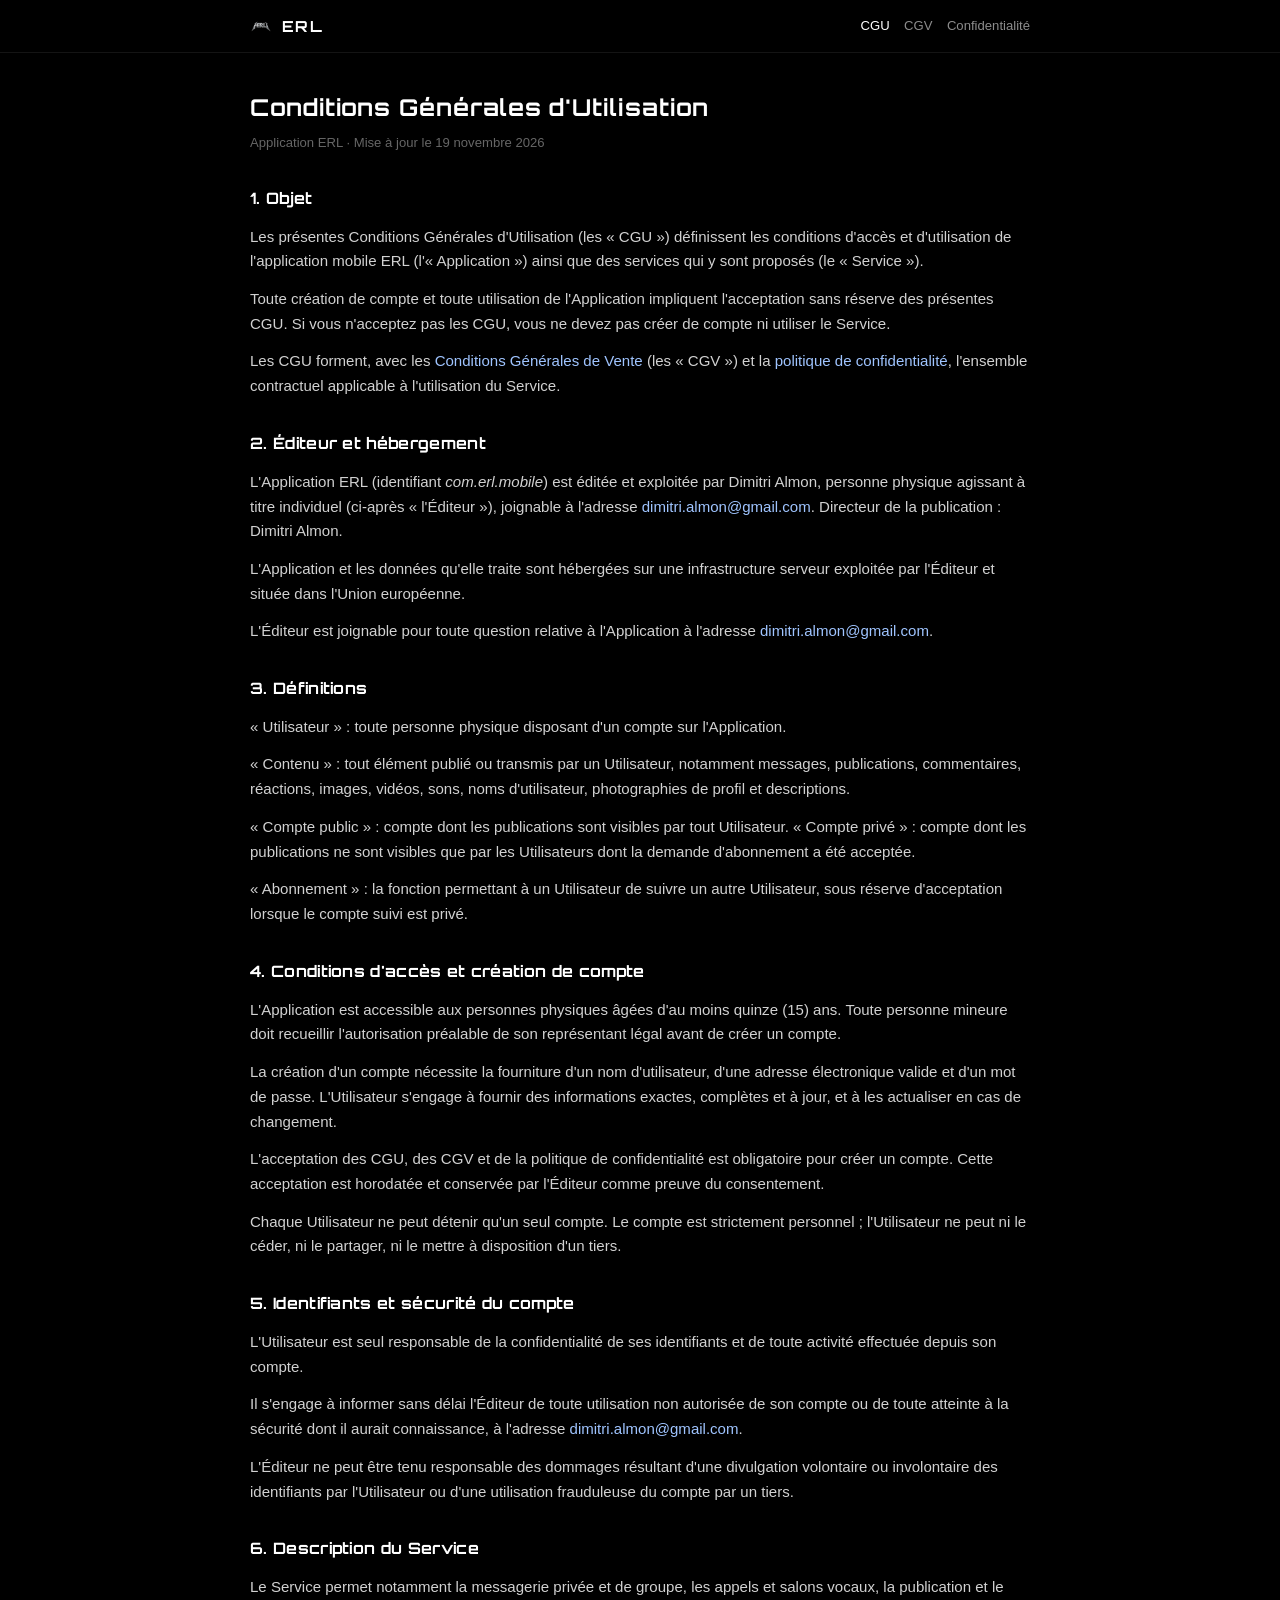
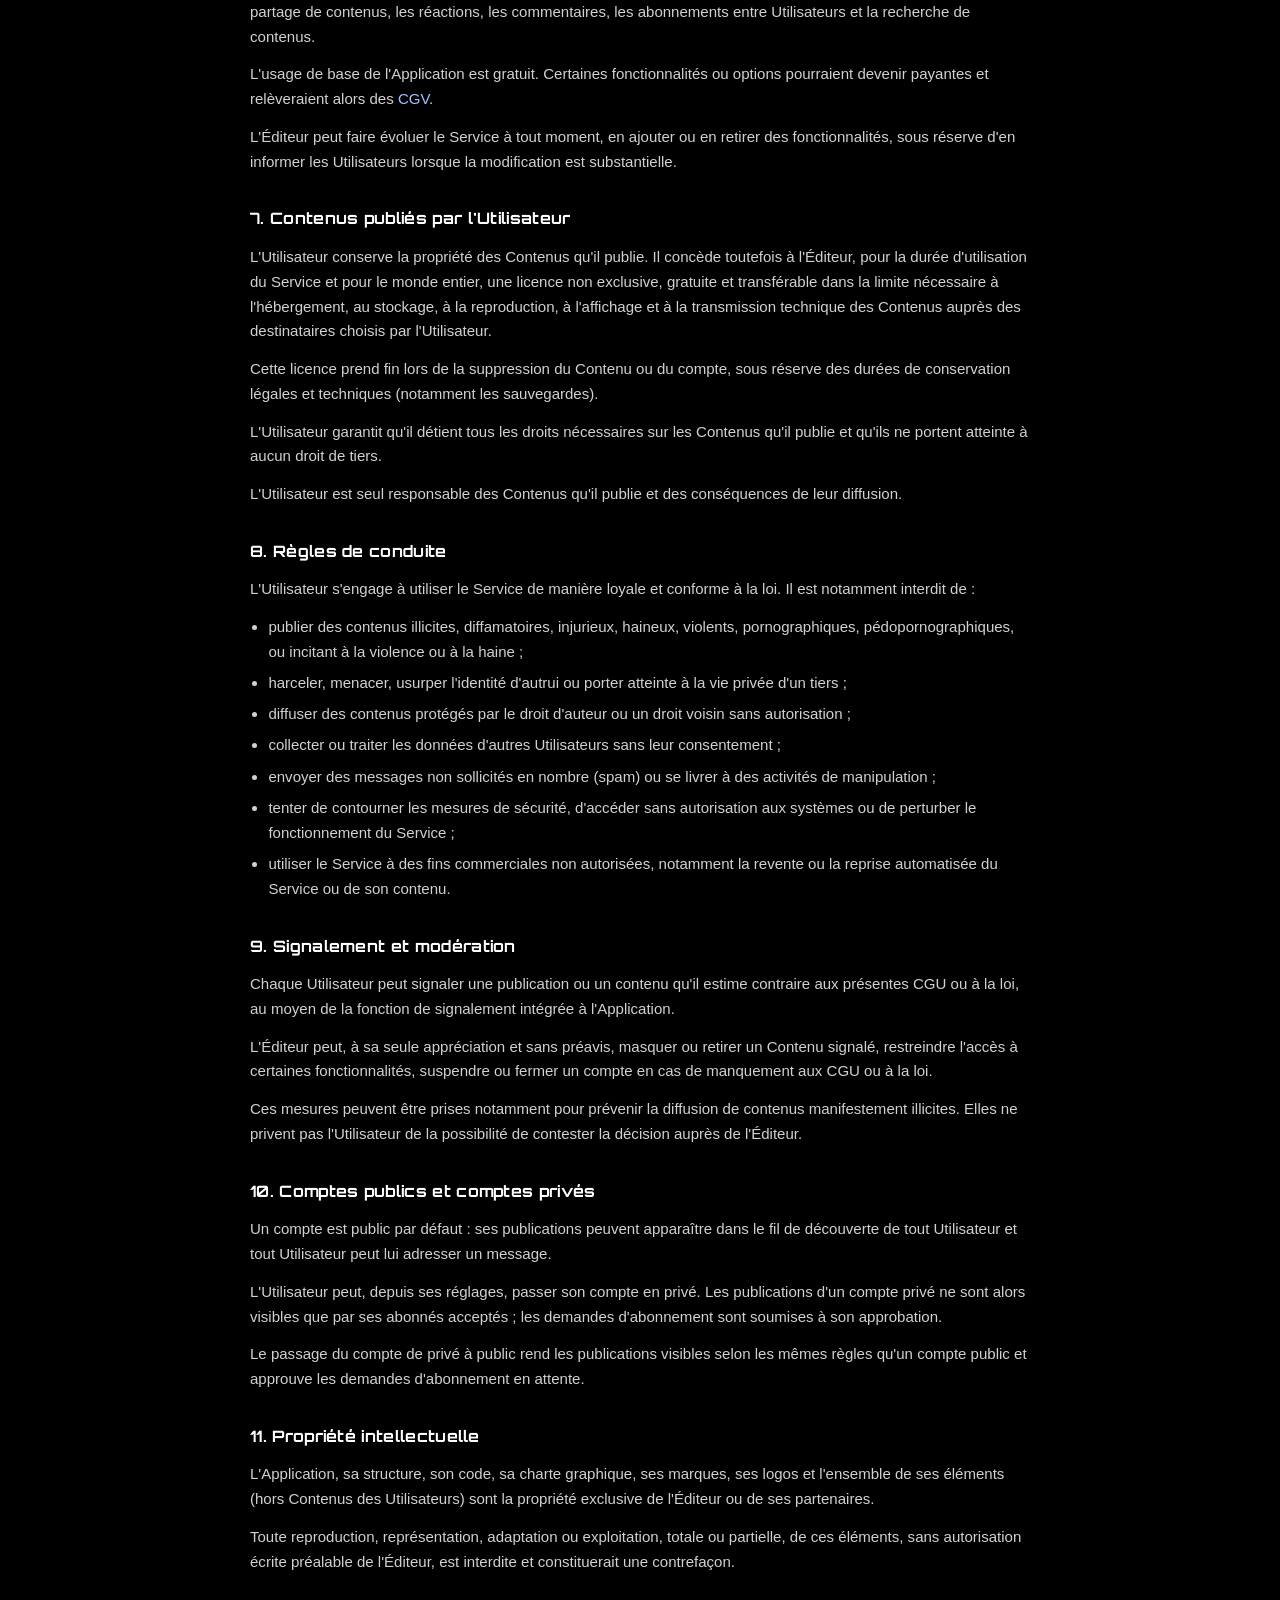
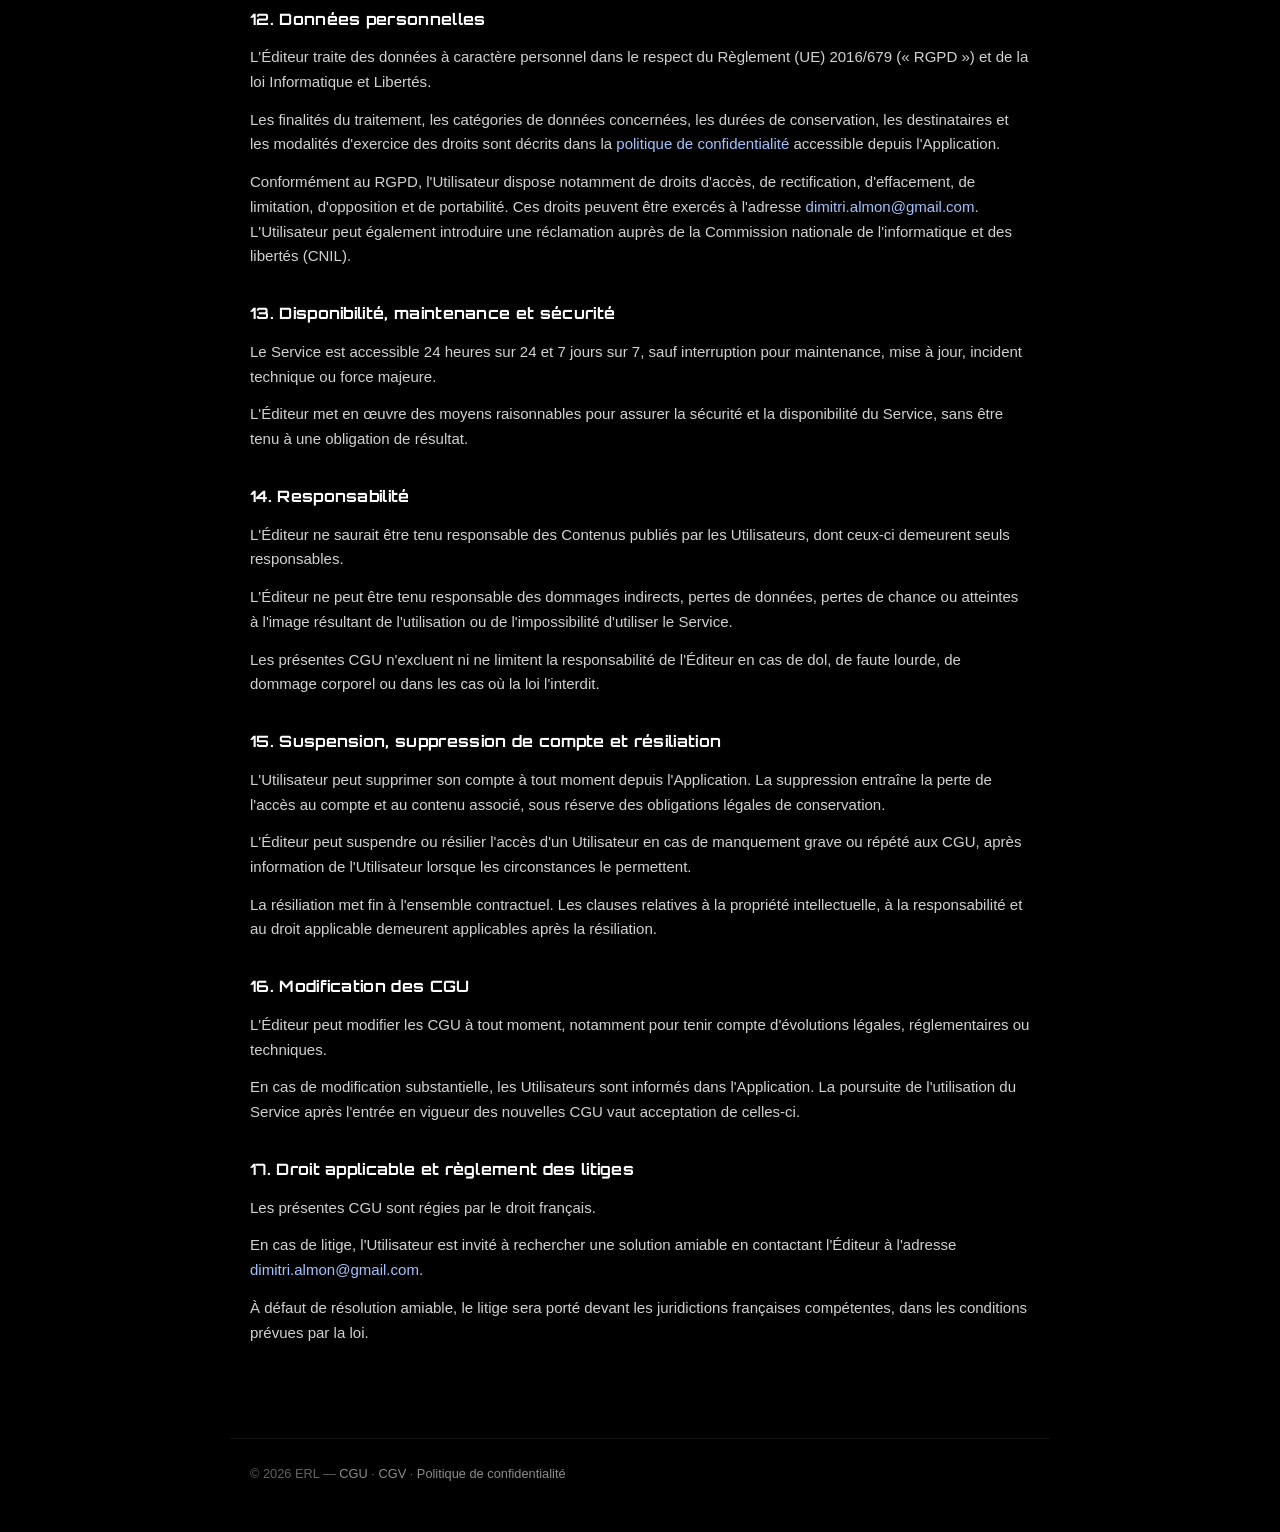
==== cgu.html @ ef1629f4 "feat(legal): add CGU page" ====
<!DOCTYPE html>
<html lang="fr">
<head>
    <meta charset="UTF-8">
    <meta name="viewport" content="width=device-width, initial-scale=1.0">
    <title>CGU — ERL</title>
    <meta name="description" content="Conditions Générales d'Utilisation de l'application ERL.">
    <link rel="icon" type="image/png" href="favicon.png">
    <link rel="apple-touch-icon" href="favicon.png">
    <link rel="stylesheet" href="legal.css">
</head>
<body>
    <header class="legal-topbar">
        <div class="legal-topbar-inner">
            <a class="legal-brand" href="home.html">
                <img src="favicon.png" alt="ERL">
                <span>ERL</span>
            </a>
            <nav class="legal-nav">
                <a href="cgu.html" class="active">CGU</a>
                <a href="cgv.html">CGV</a>
                <a href="confidentialite.html">Confidentialité</a>
            </nav>
        </div>
    </header>

    <main class="legal-container">
        <h1 class="legal-title">Conditions Générales d'Utilisation</h1>
        <p class="legal-meta">Application ERL &middot; Mise à jour le 19 novembre 2026</p>

        <section class="legal-section">
            <h2>1. Objet</h2>
            <p>Les présentes Conditions Générales d'Utilisation (les « CGU ») définissent les conditions d'accès et d'utilisation de l'application mobile ERL (l'« Application ») ainsi que des services qui y sont proposés (le « Service »).</p>
            <p>Toute création de compte et toute utilisation de l'Application impliquent l'acceptation sans réserve des présentes CGU. Si vous n'acceptez pas les CGU, vous ne devez pas créer de compte ni utiliser le Service.</p>
            <p>Les CGU forment, avec les <a href="cgv.html">Conditions Générales de Vente</a> (les « CGV ») et la <a href="confidentialite.html">politique de confidentialité</a>, l'ensemble contractuel applicable à l'utilisation du Service.</p>
        </section>

        <section class="legal-section">
            <h2>2. Éditeur et hébergement</h2>
            <p>L'Application ERL (identifiant <em>com.erl.mobile</em>) est éditée et exploitée par Dimitri Almon, personne physique agissant à titre individuel (ci-après « l'Éditeur »), joignable à l'adresse <a href="mailto:dimitri.almon@gmail.com">dimitri.almon@gmail.com</a>. Directeur de la publication : Dimitri Almon.</p>
            <p>L'Application et les données qu'elle traite sont hébergées sur une infrastructure serveur exploitée par l'Éditeur et située dans l'Union européenne.</p>
            <p>L'Éditeur est joignable pour toute question relative à l'Application à l'adresse <a href="mailto:dimitri.almon@gmail.com">dimitri.almon@gmail.com</a>.</p>
        </section>

        <section class="legal-section">
            <h2>3. Définitions</h2>
            <p>« Utilisateur » : toute personne physique disposant d'un compte sur l'Application.</p>
            <p>« Contenu » : tout élément publié ou transmis par un Utilisateur, notamment messages, publications, commentaires, réactions, images, vidéos, sons, noms d'utilisateur, photographies de profil et descriptions.</p>
            <p>« Compte public » : compte dont les publications sont visibles par tout Utilisateur. « Compte privé » : compte dont les publications ne sont visibles que par les Utilisateurs dont la demande d'abonnement a été acceptée.</p>
            <p>« Abonnement » : la fonction permettant à un Utilisateur de suivre un autre Utilisateur, sous réserve d'acceptation lorsque le compte suivi est privé.</p>
        </section>

        <section class="legal-section">
            <h2>4. Conditions d'accès et création de compte</h2>
            <p>L'Application est accessible aux personnes physiques âgées d'au moins quinze (15) ans. Toute personne mineure doit recueillir l'autorisation préalable de son représentant légal avant de créer un compte.</p>
            <p>La création d'un compte nécessite la fourniture d'un nom d'utilisateur, d'une adresse électronique valide et d'un mot de passe. L'Utilisateur s'engage à fournir des informations exactes, complètes et à jour, et à les actualiser en cas de changement.</p>
            <p>L'acceptation des CGU, des CGV et de la politique de confidentialité est obligatoire pour créer un compte. Cette acceptation est horodatée et conservée par l'Éditeur comme preuve du consentement.</p>
            <p>Chaque Utilisateur ne peut détenir qu'un seul compte. Le compte est strictement personnel ; l'Utilisateur ne peut ni le céder, ni le partager, ni le mettre à disposition d'un tiers.</p>
        </section>

        <section class="legal-section">
            <h2>5. Identifiants et sécurité du compte</h2>
            <p>L'Utilisateur est seul responsable de la confidentialité de ses identifiants et de toute activité effectuée depuis son compte.</p>
            <p>Il s'engage à informer sans délai l'Éditeur de toute utilisation non autorisée de son compte ou de toute atteinte à la sécurité dont il aurait connaissance, à l'adresse <a href="mailto:dimitri.almon@gmail.com">dimitri.almon@gmail.com</a>.</p>
            <p>L'Éditeur ne peut être tenu responsable des dommages résultant d'une divulgation volontaire ou involontaire des identifiants par l'Utilisateur ou d'une utilisation frauduleuse du compte par un tiers.</p>
        </section>

        <section class="legal-section">
            <h2>6. Description du Service</h2>
            <p>Le Service permet notamment la messagerie privée et de groupe, les appels et salons vocaux, la publication et le partage de contenus, les réactions, les commentaires, les abonnements entre Utilisateurs et la recherche de contenus.</p>
            <p>L'usage de base de l'Application est gratuit. Certaines fonctionnalités ou options pourraient devenir payantes et relèveraient alors des <a href="cgv.html">CGV</a>.</p>
            <p>L'Éditeur peut faire évoluer le Service à tout moment, en ajouter ou en retirer des fonctionnalités, sous réserve d'en informer les Utilisateurs lorsque la modification est substantielle.</p>
        </section>

        <section class="legal-section">
            <h2>7. Contenus publiés par l'Utilisateur</h2>
            <p>L'Utilisateur conserve la propriété des Contenus qu'il publie. Il concède toutefois à l'Éditeur, pour la durée d'utilisation du Service et pour le monde entier, une licence non exclusive, gratuite et transférable dans la limite nécessaire à l'hébergement, au stockage, à la reproduction, à l'affichage et à la transmission technique des Contenus auprès des destinataires choisis par l'Utilisateur.</p>
            <p>Cette licence prend fin lors de la suppression du Contenu ou du compte, sous réserve des durées de conservation légales et techniques (notamment les sauvegardes).</p>
            <p>L'Utilisateur garantit qu'il détient tous les droits nécessaires sur les Contenus qu'il publie et qu'ils ne portent atteinte à aucun droit de tiers.</p>
            <p>L'Utilisateur est seul responsable des Contenus qu'il publie et des conséquences de leur diffusion.</p>
        </section>

        <section class="legal-section">
            <h2>8. Règles de conduite</h2>
            <p>L'Utilisateur s'engage à utiliser le Service de manière loyale et conforme à la loi. Il est notamment interdit de :</p>
            <ul>
                <li>publier des contenus illicites, diffamatoires, injurieux, haineux, violents, pornographiques, pédopornographiques, ou incitant à la violence ou à la haine ;</li>
                <li>harceler, menacer, usurper l'identité d'autrui ou porter atteinte à la vie privée d'un tiers ;</li>
                <li>diffuser des contenus protégés par le droit d'auteur ou un droit voisin sans autorisation ;</li>
                <li>collecter ou traiter les données d'autres Utilisateurs sans leur consentement ;</li>
                <li>envoyer des messages non sollicités en nombre (spam) ou se livrer à des activités de manipulation ;</li>
                <li>tenter de contourner les mesures de sécurité, d'accéder sans autorisation aux systèmes ou de perturber le fonctionnement du Service ;</li>
                <li>utiliser le Service à des fins commerciales non autorisées, notamment la revente ou la reprise automatisée du Service ou de son contenu.</li>
            </ul>
        </section>

        <section class="legal-section">
            <h2>9. Signalement et modération</h2>
            <p>Chaque Utilisateur peut signaler une publication ou un contenu qu'il estime contraire aux présentes CGU ou à la loi, au moyen de la fonction de signalement intégrée à l'Application.</p>
            <p>L'Éditeur peut, à sa seule appréciation et sans préavis, masquer ou retirer un Contenu signalé, restreindre l'accès à certaines fonctionnalités, suspendre ou fermer un compte en cas de manquement aux CGU ou à la loi.</p>
            <p>Ces mesures peuvent être prises notamment pour prévenir la diffusion de contenus manifestement illicites. Elles ne privent pas l'Utilisateur de la possibilité de contester la décision auprès de l'Éditeur.</p>
        </section>

        <section class="legal-section">
            <h2>10. Comptes publics et comptes privés</h2>
            <p>Un compte est public par défaut : ses publications peuvent apparaître dans le fil de découverte de tout Utilisateur et tout Utilisateur peut lui adresser un message.</p>
            <p>L'Utilisateur peut, depuis ses réglages, passer son compte en privé. Les publications d'un compte privé ne sont alors visibles que par ses abonnés acceptés ; les demandes d'abonnement sont soumises à son approbation.</p>
            <p>Le passage du compte de privé à public rend les publications visibles selon les mêmes règles qu'un compte public et approuve les demandes d'abonnement en attente.</p>
        </section>

        <section class="legal-section">
            <h2>11. Propriété intellectuelle</h2>
            <p>L'Application, sa structure, son code, sa charte graphique, ses marques, ses logos et l'ensemble de ses éléments (hors Contenus des Utilisateurs) sont la propriété exclusive de l'Éditeur ou de ses partenaires.</p>
            <p>Toute reproduction, représentation, adaptation ou exploitation, totale ou partielle, de ces éléments, sans autorisation écrite préalable de l'Éditeur, est interdite et constituerait une contrefaçon.</p>
        </section>

        <section class="legal-section">
            <h2>12. Données personnelles</h2>
            <p>L'Éditeur traite des données à caractère personnel dans le respect du Règlement (UE) 2016/679 (« RGPD ») et de la loi Informatique et Libertés.</p>
            <p>Les finalités du traitement, les catégories de données concernées, les durées de conservation, les destinataires et les modalités d'exercice des droits sont décrits dans la <a href="confidentialite.html">politique de confidentialité</a> accessible depuis l'Application.</p>
            <p>Conformément au RGPD, l'Utilisateur dispose notamment de droits d'accès, de rectification, d'effacement, de limitation, d'opposition et de portabilité. Ces droits peuvent être exercés à l'adresse <a href="mailto:dimitri.almon@gmail.com">dimitri.almon@gmail.com</a>. L'Utilisateur peut également introduire une réclamation auprès de la Commission nationale de l'informatique et des libertés (CNIL).</p>
        </section>

        <section class="legal-section">
            <h2>13. Disponibilité, maintenance et sécurité</h2>
            <p>Le Service est accessible 24 heures sur 24 et 7 jours sur 7, sauf interruption pour maintenance, mise à jour, incident technique ou force majeure.</p>
            <p>L'Éditeur met en œuvre des moyens raisonnables pour assurer la sécurité et la disponibilité du Service, sans être tenu à une obligation de résultat.</p>
        </section>

        <section class="legal-section">
            <h2>14. Responsabilité</h2>
            <p>L'Éditeur ne saurait être tenu responsable des Contenus publiés par les Utilisateurs, dont ceux-ci demeurent seuls responsables.</p>
            <p>L'Éditeur ne peut être tenu responsable des dommages indirects, pertes de données, pertes de chance ou atteintes à l'image résultant de l'utilisation ou de l'impossibilité d'utiliser le Service.</p>
            <p>Les présentes CGU n'excluent ni ne limitent la responsabilité de l'Éditeur en cas de dol, de faute lourde, de dommage corporel ou dans les cas où la loi l'interdit.</p>
        </section>

        <section class="legal-section">
            <h2>15. Suspension, suppression de compte et résiliation</h2>
            <p>L'Utilisateur peut supprimer son compte à tout moment depuis l'Application. La suppression entraîne la perte de l'accès au compte et au contenu associé, sous réserve des obligations légales de conservation.</p>
            <p>L'Éditeur peut suspendre ou résilier l'accès d'un Utilisateur en cas de manquement grave ou répété aux CGU, après information de l'Utilisateur lorsque les circonstances le permettent.</p>
            <p>La résiliation met fin à l'ensemble contractuel. Les clauses relatives à la propriété intellectuelle, à la responsabilité et au droit applicable demeurent applicables après la résiliation.</p>
        </section>

        <section class="legal-section">
            <h2>16. Modification des CGU</h2>
            <p>L'Éditeur peut modifier les CGU à tout moment, notamment pour tenir compte d'évolutions légales, réglementaires ou techniques.</p>
            <p>En cas de modification substantielle, les Utilisateurs sont informés dans l'Application. La poursuite de l'utilisation du Service après l'entrée en vigueur des nouvelles CGU vaut acceptation de celles-ci.</p>
        </section>

        <section class="legal-section">
            <h2>17. Droit applicable et règlement des litiges</h2>
            <p>Les présentes CGU sont régies par le droit français.</p>
            <p>En cas de litige, l'Utilisateur est invité à rechercher une solution amiable en contactant l'Éditeur à l'adresse <a href="mailto:dimitri.almon@gmail.com">dimitri.almon@gmail.com</a>.</p>
            <p>À défaut de résolution amiable, le litige sera porté devant les juridictions françaises compétentes, dans les conditions prévues par la loi.</p>
        </section>
    </main>

    <footer class="legal-footer">
        <p>&copy; 2026 ERL —
            <a href="cgu.html">CGU</a> ·
            <a href="cgv.html">CGV</a> ·
            <a href="confidentialite.html">Politique de confidentialité</a>
        </p>
    </footer>
</body>
</html>
---- legal.css ----
@font-face {
    font-family: 'Orbitron';
    src: url('Orbitron-Bold.ttf') format('truetype');
    font-weight: 700;
    font-style: normal;
    font-display: swap;
}

* {
    margin: 0;
    padding: 0;
    box-sizing: border-box;
}

body {
    font-family: -apple-system, BlinkMacSystemFont, 'Segoe UI', Roboto, sans-serif;
    background: #000;
    color: #ececec;
    line-height: 1.65;
    -webkit-text-size-adjust: 100%;
    -webkit-tap-highlight-color: transparent;
}

.legal-topbar {
    position: sticky;
    top: 0;
    z-index: 10;
    background: rgba(0, 0, 0, 0.82);
    -webkit-backdrop-filter: blur(14px);
    backdrop-filter: blur(14px);
    border-bottom: 1px solid rgba(255, 255, 255, 0.08);
}

.legal-topbar-inner {
    max-width: 820px;
    margin: 0 auto;
    padding: 0.85rem 1.25rem;
    display: flex;
    align-items: center;
    justify-content: space-between;
    gap: 1rem;
}

.legal-brand {
    display: flex;
    align-items: center;
    gap: 0.6rem;
    text-decoration: none;
}

.legal-brand img {
    width: 22px;
    height: 22px;
    object-fit: contain;
}

.legal-brand span {
    font-family: 'Orbitron', -apple-system, sans-serif;
    font-size: 0.95rem;
    letter-spacing: 0.12em;
    color: #fff;
}

.legal-nav {
    display: flex;
    gap: 0.9rem;
    font-size: 0.82rem;
}

.legal-nav a {
    color: rgba(255, 255, 255, 0.55);
    text-decoration: none;
    transition: color 0.2s ease;
}

.legal-nav a:hover,
.legal-nav a.active {
    color: #fff;
}

.legal-container {
    max-width: 820px;
    margin: 0 auto;
    padding: 2.5rem 1.25rem 5rem;
}

.legal-title {
    font-family: 'Orbitron', -apple-system, sans-serif;
    font-size: 1.45rem;
    letter-spacing: 0.04em;
    color: #fff;
    line-height: 1.3;
}

.legal-meta {
    color: rgba(255, 255, 255, 0.4);
    font-size: 0.82rem;
    margin-top: 0.55rem;
}

.legal-intro {
    margin-top: 1.5rem;
    padding: 1rem 1.1rem;
    border: 1px solid rgba(255, 255, 255, 0.1);
    border-radius: 12px;
    background: rgba(255, 255, 255, 0.03);
    color: rgba(255, 255, 255, 0.72);
    font-size: 0.9rem;
}

.legal-section {
    margin-top: 2rem;
}

.legal-section h2 {
    font-family: 'Orbitron', -apple-system, sans-serif;
    font-size: 0.98rem;
    letter-spacing: 0.02em;
    color: #fff;
    margin-bottom: 0.8rem;
}

.legal-section p {
    margin-bottom: 0.8rem;
    color: rgba(255, 255, 255, 0.82);
    font-size: 0.94rem;
}

.legal-section ul {
    margin: 0 0 0.8rem 1.15rem;
}

.legal-section li {
    margin-bottom: 0.4rem;
    color: rgba(255, 255, 255, 0.82);
    font-size: 0.94rem;
}

.legal-section a {
    color: #9fc4ff;
    text-decoration: none;
}

.legal-section a:hover {
    text-decoration: underline;
}

.legal-footer {
    max-width: 820px;
    margin: 0 auto;
    padding: 1.5rem 1.25rem 3rem;
    border-top: 1px solid rgba(255, 255, 255, 0.08);
    color: rgba(255, 255, 255, 0.38);
    font-size: 0.8rem;
}

.legal-footer a {
    color: rgba(255, 255, 255, 0.55);
    text-decoration: none;
}

.legal-footer a:hover {
    color: #fff;
}

@media (max-width: 520px) {
    .legal-title {
        font-size: 1.22rem;
    }

    .legal-nav {
        gap: 0.65rem;
        font-size: 0.76rem;
    }

    .legal-container {
        padding: 2rem 1.1rem 4rem;
    }
}
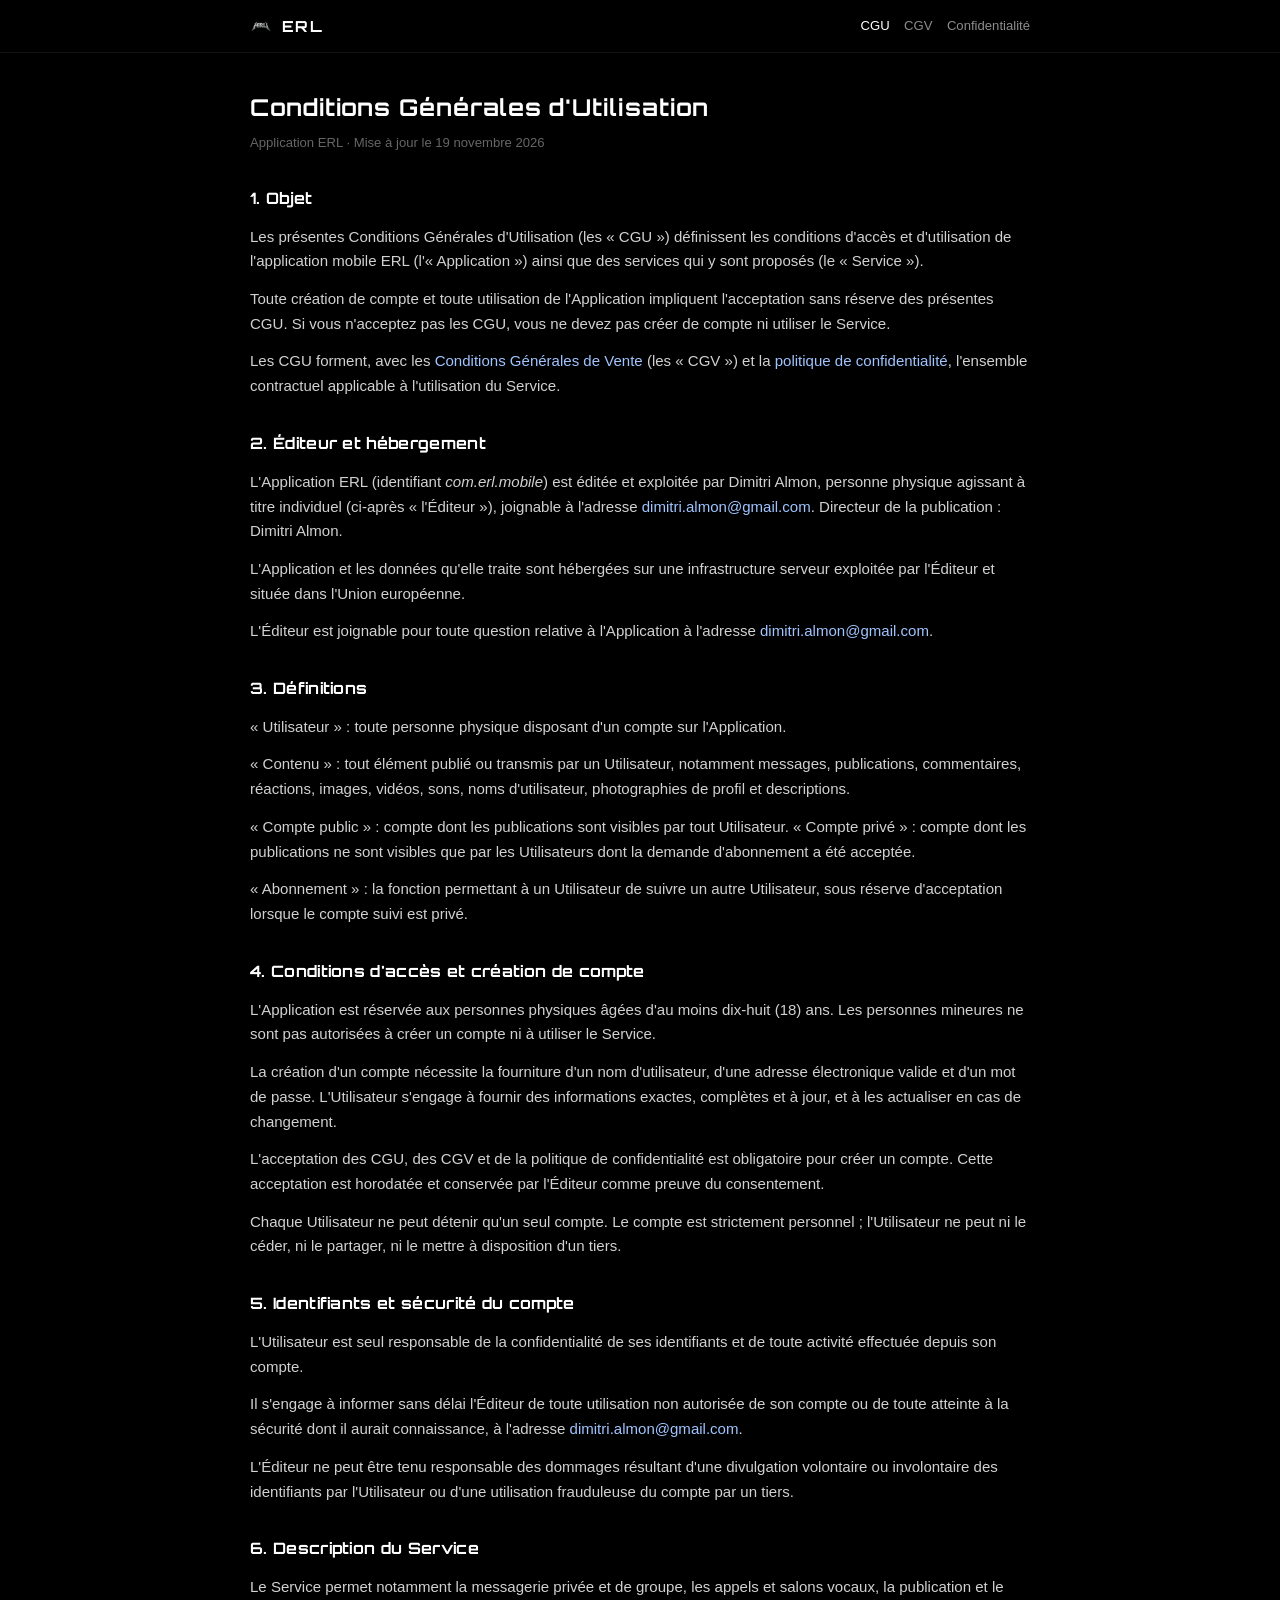
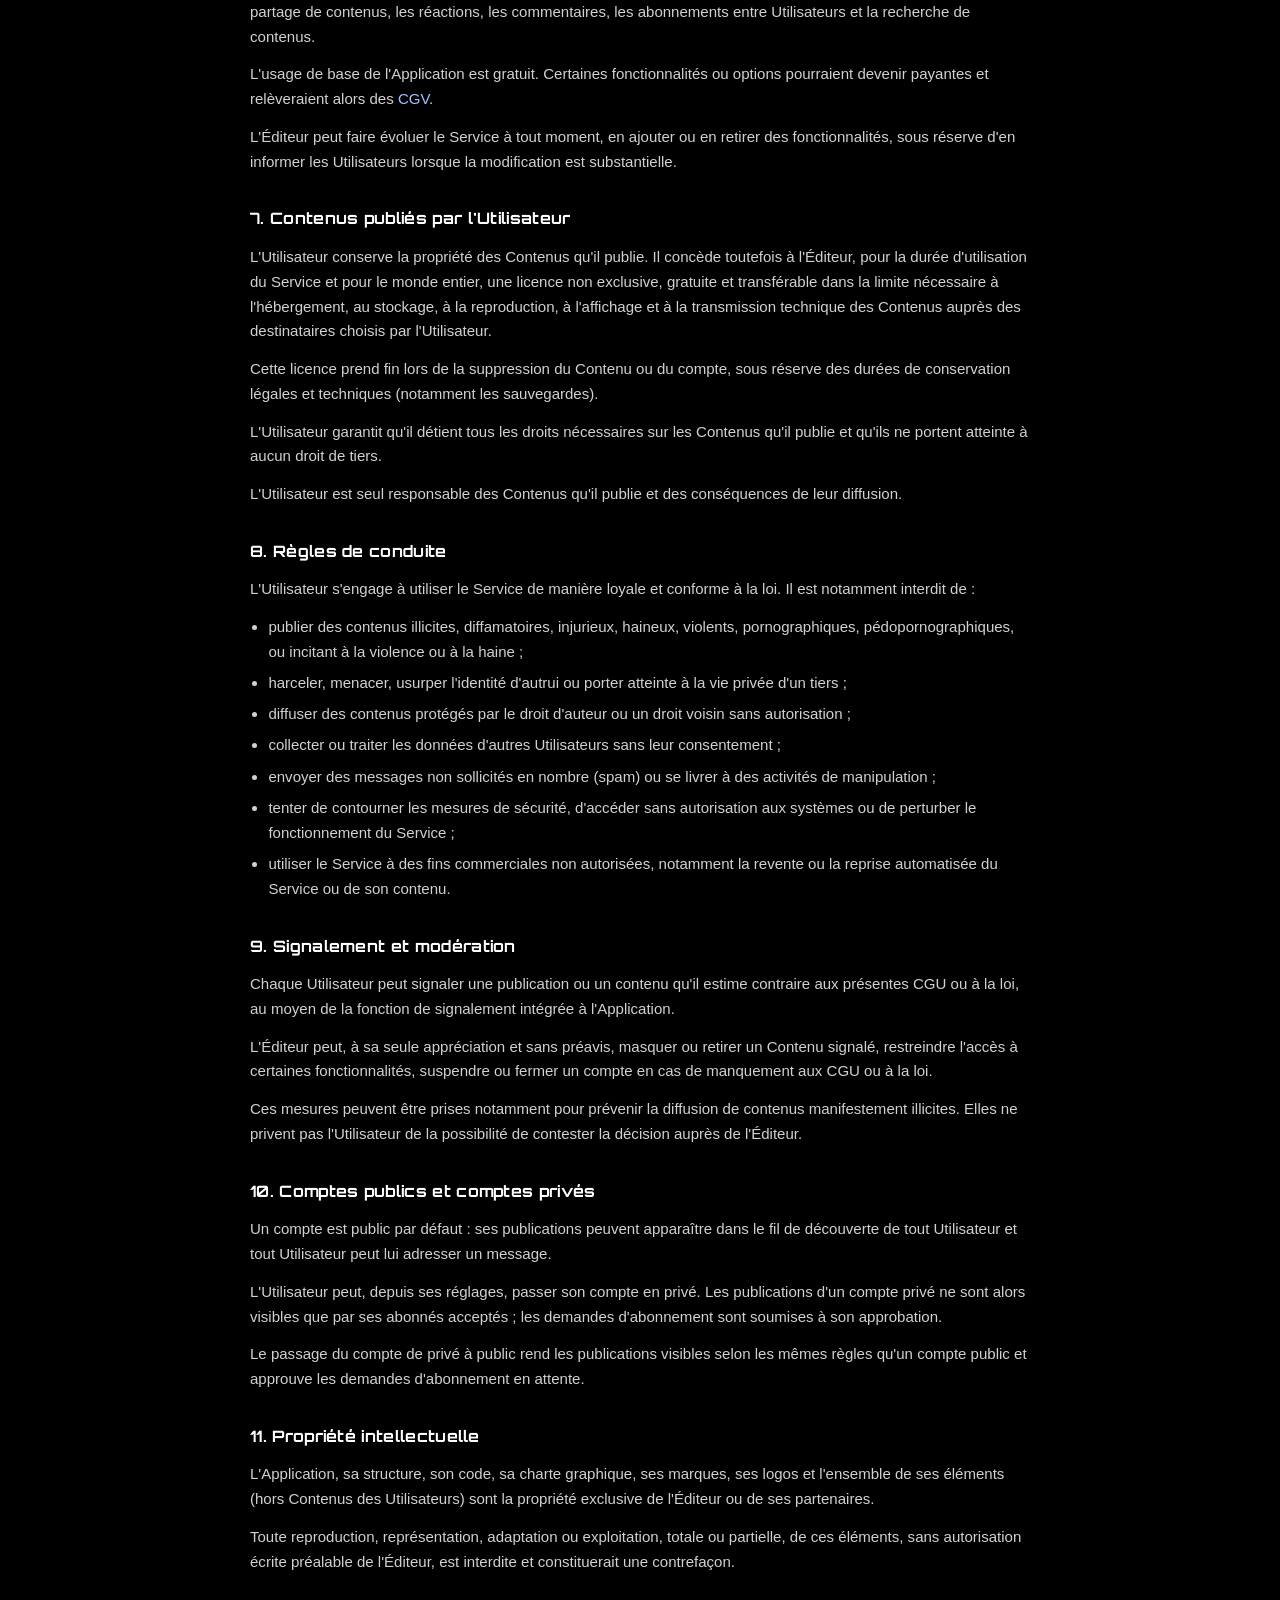
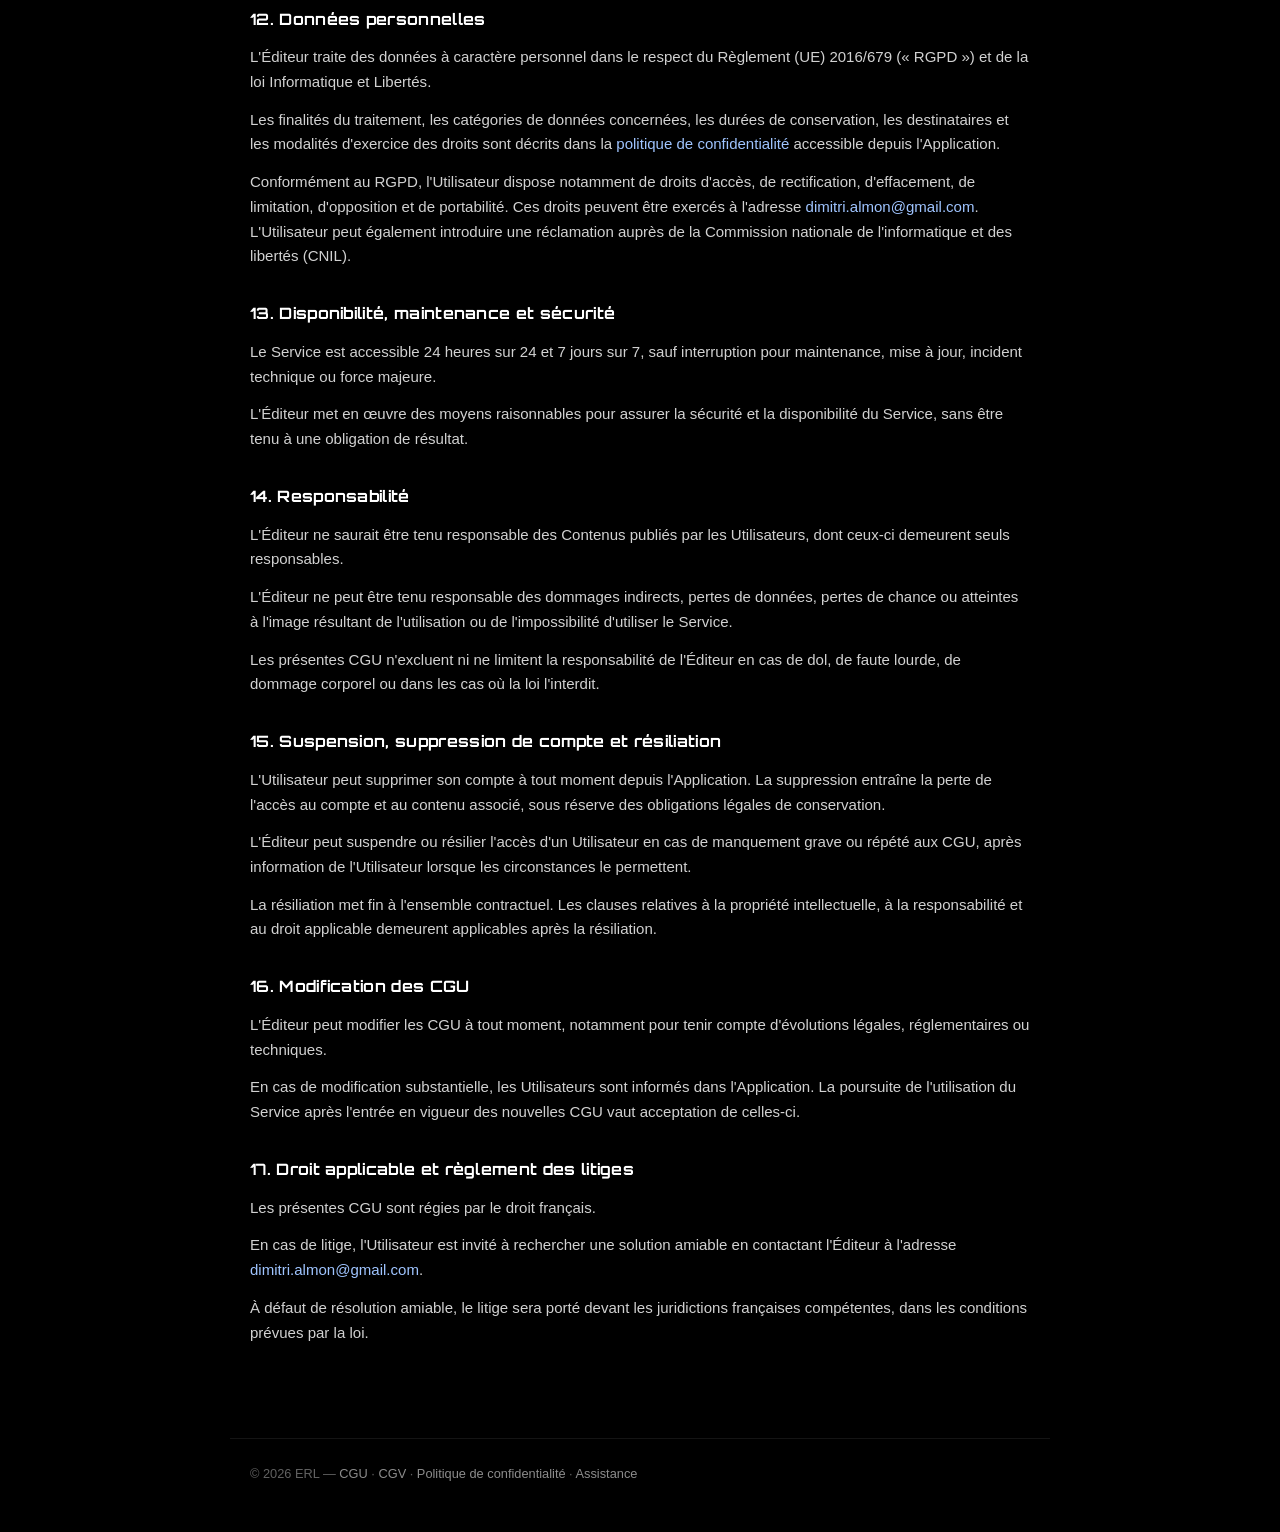
==== commit 04308414: "Set minimum age to 18 in CGU" ====
--- a/cgu.html
+++ b/cgu.html
@@ -52,7 +52,7 @@
 
         <section class="legal-section">
             <h2>4. Conditions d'accès et création de compte</h2>
-            <p>L'Application est accessible aux personnes physiques âgées d'au moins quinze (15) ans. Toute personne mineure doit recueillir l'autorisation préalable de son représentant légal avant de créer un compte.</p>
+            <p>L'Application est réservée aux personnes physiques âgées d'au moins dix-huit (18) ans. Les personnes mineures ne sont pas autorisées à créer un compte ni à utiliser le Service.</p>
             <p>La création d'un compte nécessite la fourniture d'un nom d'utilisateur, d'une adresse électronique valide et d'un mot de passe. L'Utilisateur s'engage à fournir des informations exactes, complètes et à jour, et à les actualiser en cas de changement.</p>
             <p>L'acceptation des CGU, des CGV et de la politique de confidentialité est obligatoire pour créer un compte. Cette acceptation est horodatée et conservée par l'Éditeur comme preuve du consentement.</p>
             <p>Chaque Utilisateur ne peut détenir qu'un seul compte. Le compte est strictement personnel ; l'Utilisateur ne peut ni le céder, ni le partager, ni le mettre à disposition d'un tiers.</p>
@@ -159,7 +159,8 @@
         <p>&copy; 2026 ERL —
             <a href="cgu.html">CGU</a> ·
             <a href="cgv.html">CGV</a> ·
-            <a href="confidentialite.html">Politique de confidentialité</a>
+            <a href="confidentialite.html">Politique de confidentialité</a> ·
+            <a href="assistance.html">Assistance</a>
         </p>
     </footer>
 </body>
